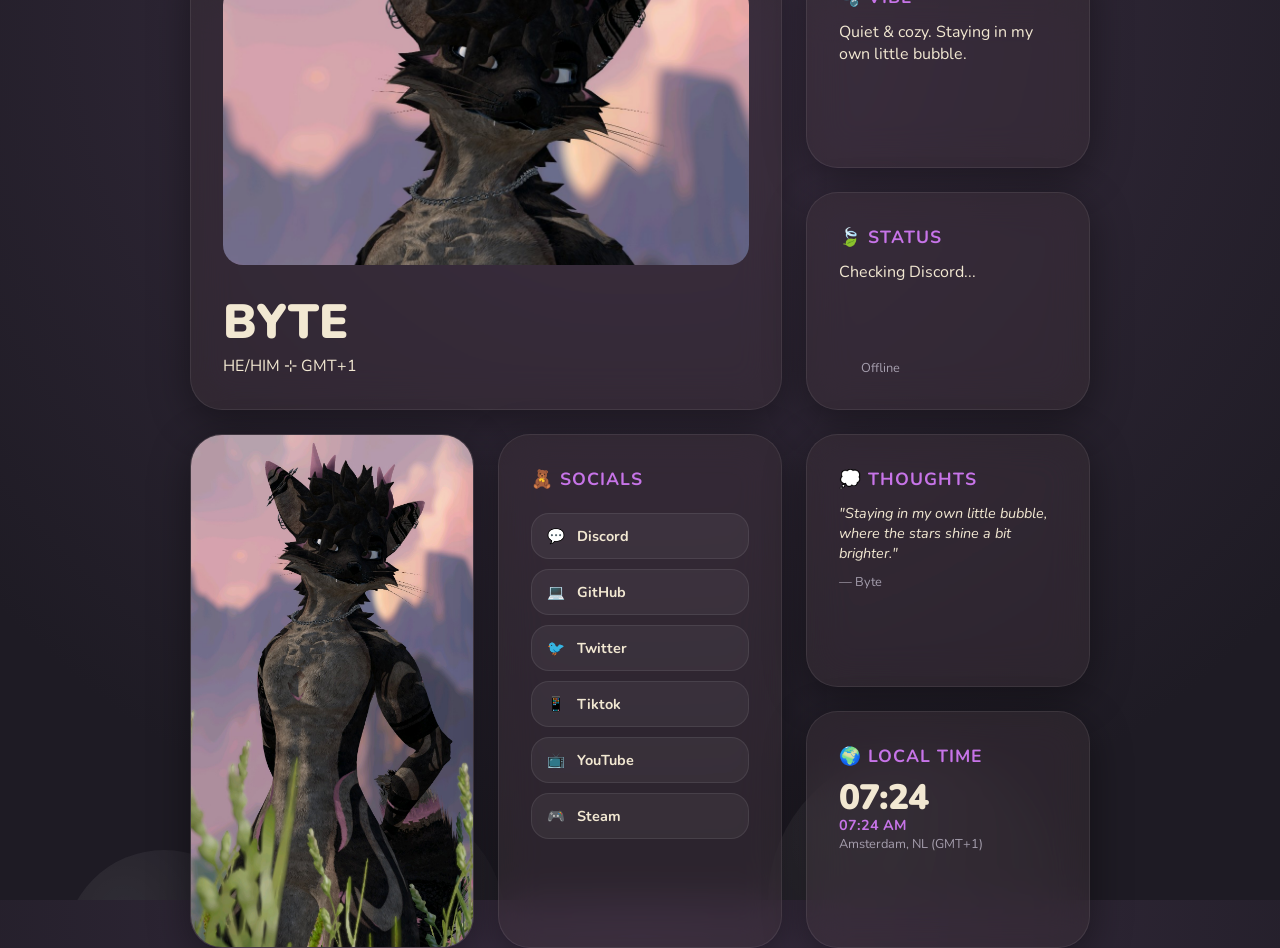
==== byte.html @ 97117e0e "Rename index.html to byte.html" ====
<!DOCTYPE html>
<html lang="en">
<head>
    <meta charset="UTF-8">
    <meta name="viewport" content="width=device-width, initial-scale=1.0">
    <title>Byte ⊹ Bubble</title>
    <link href="https://fonts.googleapis.com/css2?family=Nunito:wght@400;700;900&display=swap" rel="stylesheet">
    <link rel="stylesheet" href="styles.css">
</head>
<body>
    <div class="bubble-container">
        <div class="bubble"></div>
        <div class="bubble"></div>
        <div class="bubble"></div>
        <div class="bubble"></div>
    </div>

    <main class="bento-grid">
        <article class="bento-box profile-box glass">
            <img src="./assets/images/byte-sunset.jpg" alt="Byte" class="profile-img">
            <div class="profile-text">
                <h1>BYTE</h1>
                <p class="pronouns">HE/HIM ⊹ GMT+1</p>
            </div>
        </article>

        <article class="bento-box bio-box glass">
            <h2>🫧 Vibe</h2>
            <p>Quiet & cozy. Staying in my own little bubble.</p>
        </article>

        <article class="bento-box status-box glass">
            <h2>🍃 Status</h2>
            <p id="discord-status-text">Checking Discord...</p>
            <div class="status-row">
                <div class="status-indicator" id="status-dot"></div>
                <span id="status-label" class="subtext">Offline</span>
            </div>
        </article>

        <article class="bento-box gallery-box glass">
            <img src="./assets/images/byte-dark.jpg" alt="Gallery" class="gallery-img" id="gallery-target">
        </article>

        <article class="bento-box socials-box glass">
            <h2>🧸 Socials</h2>
            <div class="link-buttons">
                <a href="#" class="social-btn"><span class="icon">💬</span> Discord</a>
                <a href="#" class="social-btn"><span class="icon">💻</span> GitHub</a>
                <a href="#" class="social-btn"><span class="icon">🐦</span> Twitter</a>
                <a href="#" class="social-btn"><span class="icon">📱</span> Tiktok</a> <a href="#" class="social-btn"><span class="icon">📺</span> YouTube</a>
                <a href="#" class="social-btn"><span class="icon">🎮</span> Steam</a>
            </div>
        </article>

        <article class="bento-box quotes-box glass">
            <h2>💭 Thoughts</h2>
            <p class="quote-text" id="quote-target">"Staying in my own little bubble, where the stars shine a bit brighter."</p>
            <p class="subtext">— Byte</p>
        </article>

        <article class="bento-box extra-box glass">
            <h2>🌍 Local Time</h2>
            <div class="time-container">
                <div class="main-time" id="clock-24">00:00</div>
                <div class="sub-time" id="clock-12">00:00 AM</div>
            </div>
            <p class="subtext">Amsterdam, NL (GMT+1)</p>
        </article>
    </main>

    <script src="script.js"></script>
</body>
</html>
---- styles.css ----
:root {
    --bg-color: #1E1B24;
    --glass-bg: rgba(60, 50, 55, 0.45);
    --glass-border: rgba(255, 255, 255, 0.08);
    --accent-glow: #C774E8;
    --text-primary: #F2E8D2;
    --text-muted: #A59EAD;
}

* { margin: 0; padding: 0; box-sizing: border-box; }

body {
    background-color: var(--bg-color);
    background-image: radial-gradient(circle at 50% 0%, #3a2e42 0%, var(--bg-color) 80%);
    color: var(--text-primary);
    font-family: 'Nunito', sans-serif;
    min-height: 100vh;
    display: flex;
    justify-content: center;
    align-items: center;
    padding: 20px;
    overflow-x: hidden;
}

/* Scroll-fix (Nieuw) */
@media (min-width: 768px) {
    body { overflow: hidden; height: 100vh; }
}
@media (max-width: 767px) {
    body { overflow-y: auto; align-items: flex-start; }
}

/* --- BENTO GRID LOGIC --- */
.bento-grid {
    display: grid;
    gap: 1.5rem;
    width: 100%;
    max-width: 900px;
    z-index: 10;
    grid-template-columns: 1fr;
}

.gallery-box {
    padding: 0 !important; /* Haalt de padding weg zodat de foto de rand raakt */
    overflow: hidden;      /* Zorgt dat de foto binnen de ronde hoeken blijft */
    display: flex;         /* Verwijdert witruimte onder de afbeelding */
}

@media (min-width: 768px) {
    .bento-grid {
        grid-template-columns: repeat(3, 1fr);
        grid-template-areas: 
            "profile profile bio"
            "profile profile status"
            "gallery socials quotes"
            "gallery socials extra";
    }
    .profile-box { grid-area: profile; }
    .bio-box { grid-area: bio; }
    .status-box { grid-area: status; }
    .gallery-box { grid-area: gallery; grid-row: span 2; }
    .socials-box { grid-area: socials; grid-row: span 2; }
    .quotes-box { grid-area: quotes; }
    .extra-box { grid-area: extra; }
}

/* --- GLASS STYLE --- */
.glass {
    background: var(--glass-bg);
    border-radius: 32px;
    padding: 2rem;
    backdrop-filter: blur(20px) saturate(140%);
    -webkit-backdrop-filter: blur(20px) saturate(140%);
    border: 1px solid var(--glass-border);
    box-shadow: 0 10px 40px rgba(0,0,0,0.4);
    transition: all 0.4s cubic-bezier(0.175, 0.885, 0.32, 1.275);
    display: flex;
    flex-direction: column;
}

.glass:hover {
    transform: scale(1.02);
    border-color: var(--accent-glow);
    box-shadow: 0 0 25px rgba(199, 116, 232, 0.2);
}

/* --- IMAGES & TRANSITIONS --- */
.profile-img { 
    height: 280px; width: 100%; border-radius: 20px; 
    object-fit: cover; object-position: center 20%; margin-bottom: 1.5rem;
}
.gallery-img { 
    height: 100%; 
    width: 100%; 
    object-fit: cover; 
    border-radius: 0;      /* We gebruiken de border-radius van de box zelf nu */
    min-height: 300px; 
    transition: opacity 0.5s ease;
    transform: scale(1.01); /* Een piepkleine zoom om dat witte lijntje te overlappen */
}

/* TYPOGRAPHY */
h1 { font-size: 3rem; font-weight: 900; }
h2 { font-size: 1.1rem; color: var(--accent-glow); margin-bottom: 12px; text-transform: uppercase; letter-spacing: 1px; }
.subtext { color: var(--text-muted); font-size: 0.8rem; }

/* --- STATUS & FADE --- */
#discord-status-text { transition: opacity 0.4s ease; margin-bottom: 5px; min-height: 1.2em; }
.status-row { display: flex; align-items: center; gap: 10px; margin-top: auto; }
.status-indicator { width: 12px; height: 12px; border-radius: 50%; animation: pulse-glow 2s infinite; }

.main-time { font-size: 2.2rem; font-weight: 900; letter-spacing: -1px; line-height: 1; }
.main-time span { animation: blink 2s infinite; }
.sub-time { font-size: 0.9rem; color: var(--accent-glow); font-weight: 700; text-transform: uppercase; }

/* FADE CLASSES VOOR JS */
.fade-out { opacity: 0; }
.fade-in { opacity: 1; }

@keyframes blink { 0%, 100% { opacity: 1; } 50% { opacity: 0.3; } }
@keyframes pulse-glow { 0%, 100% { transform: scale(1); opacity: 1; } 50% { transform: scale(1.2); opacity: 0.7; } }

/* --- SOCIALS --- */
.link-buttons { display: flex; flex-direction: column; gap: 10px; margin-top: 10px; }
.social-btn {
    display: flex; align-items: center; gap: 12px; background: rgba(255,255,255,0.05);
    color: var(--text-primary); text-decoration: none; padding: 12px 15px; border-radius: 18px;
    font-weight: 700; font-size: 0.9rem; border: 1px solid var(--glass-border); transition: 0.3s;
}
.social-btn:hover { background: rgba(199, 116, 232, 0.15); border-color: var(--accent-glow); transform: translateX(5px); }

/* --- THOUGHTS --- */
.quote-text {
    font-style: italic; font-size: 0.9rem; line-height: 1.4; margin-bottom: 10px;
    transition: opacity 0.5s ease; /* NIEUW: Voor vloeiende wissel */
}

/* --- BUBBLES --- */
.bubble-container { position: fixed; top: 0; left: 0; width: 100%; height: 100%; pointer-events: none; z-index: 0; overflow: hidden; }
.bubble {
    position: absolute; bottom: -150px; border-radius: 50%; 
    background: radial-gradient(circle at 30% 30%, rgba(255,255,255,0.08), transparent);
    animation: floatUp 30s infinite linear;
}
@keyframes floatUp { 0% { transform: translateY(0); opacity: 0; } 10% { opacity: 0.5; } 100% { transform: translateY(-120vh); opacity: 0; } }
.bubble:nth-child(1) { width: 200px; height: 200px; left: 5%; }
.bubble:nth-child(2) { width: 300px; height: 300px; left: 60%; animation-delay: 5s; }
.bubble:nth-child(3) { width: 150px; height: 150px; left: 80%; animation-delay: 12s; }
.bubble:nth-child(4) { width: 250px; height: 250px; left: 20%; animation-delay: 18s; }

.status-box.is-listening {
    cursor: pointer;
}

.status-box.is-listening:active {
    transform: scale(0.98); /* Kleine "klik" animatie */
}
/* Schakel selecteren en slepen uit voor de hele site */
html, body {
    -webkit-user-select: none; /* Safari */
    -ms-user-select: none;     /* IE 10 en Edge */
    user-select: none;         /* Standaard (Chrome, Firefox, etc.) */
}

/* Zorg dat afbeeldingen niet gesleept kunnen worden */
img {
    -webkit-user-drag: none;
    user-drag: none;
    pointer-events: none; /* Dit voorkomt ook dat mensen rechtsklikken om op te slaan */
}

/* OPTIONEEL: Wil je dat bepaalde tekst (zoals je Discord naam of links) WEL kopieerbaar blijft? */
/* Voeg dan de class 'selectable' toe aan die elementen in HTML en gebruik dit: */
.selectable {
    -webkit-user-select: text;
    user-select: text;
    pointer-events: auto;
}
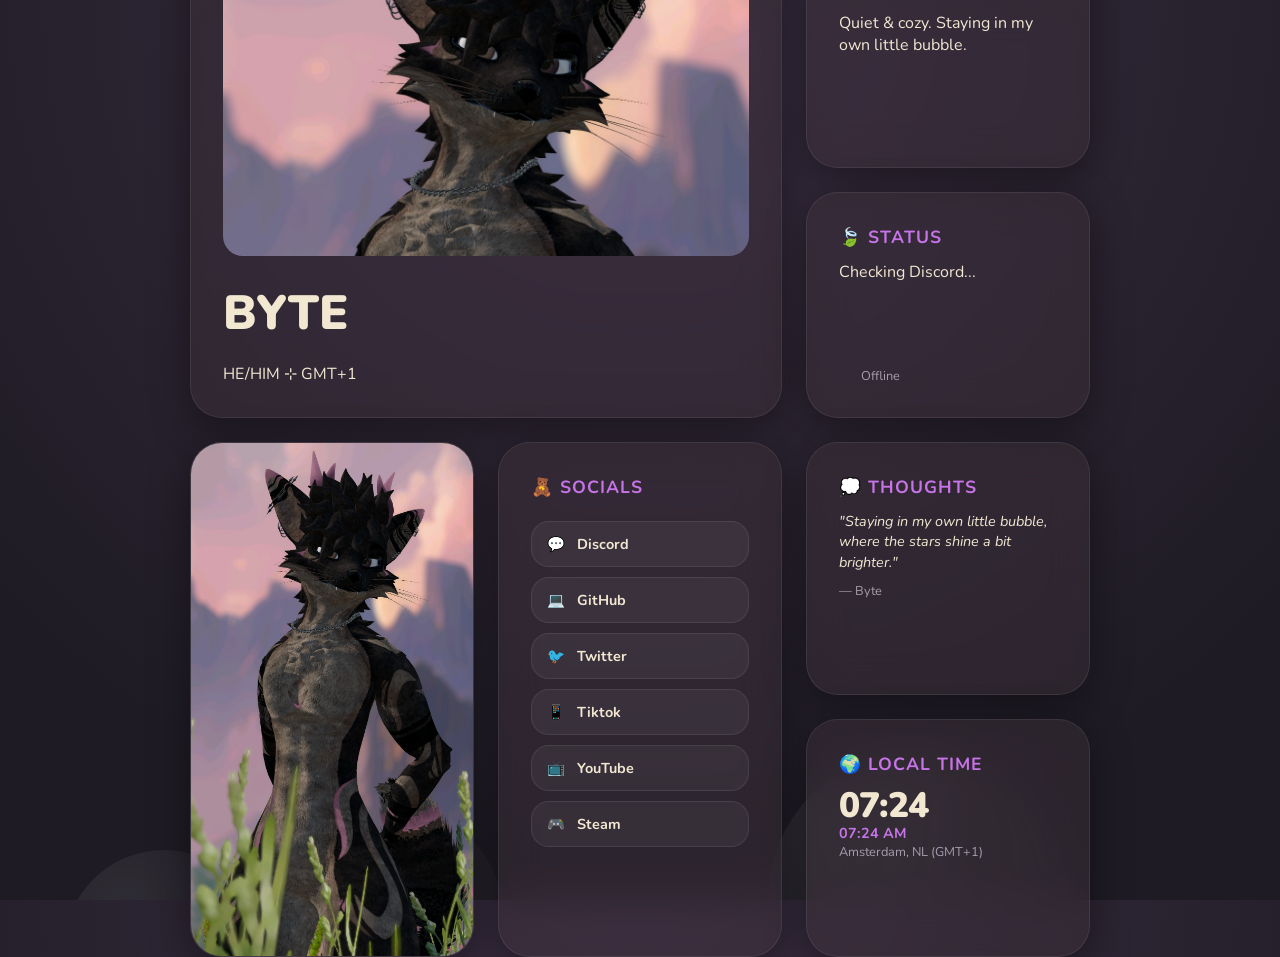
==== commit 6df6aac3: "Update byte.html" ====
--- a/byte.html
+++ b/byte.html
@@ -6,29 +6,38 @@
     <title>Byte ⊹ Bubble</title>
     <link href="https://fonts.googleapis.com/css2?family=Nunito:wght@400;700;900&display=swap" rel="stylesheet">
     <link rel="stylesheet" href="styles.css">
+    <style>
+        .profile-name-link { text-decoration: none; color: inherit; display: block; transition: opacity 0.2s; }
+        .profile-name-link:hover { opacity: 0.75; }
+        .home-hint {
+            display: block; font-size: 0.65rem; font-weight: 700;
+            letter-spacing: 2px; color: var(--accent-glow);
+            text-transform: uppercase; margin-top: 2px;
+            opacity: 0; transition: opacity 0.2s;
+        }
+        .profile-name-link:hover .home-hint { opacity: 1; }
+    </style>
 </head>
 <body>
     <div class="bubble-container">
-        <div class="bubble"></div>
-        <div class="bubble"></div>
-        <div class="bubble"></div>
-        <div class="bubble"></div>
+        <div class="bubble"></div><div class="bubble"></div>
+        <div class="bubble"></div><div class="bubble"></div>
     </div>
-
     <main class="bento-grid">
         <article class="bento-box profile-box glass">
             <img src="./assets/images/byte-sunset.jpg" alt="Byte" class="profile-img">
             <div class="profile-text">
-                <h1>BYTE</h1>
+                <a href="./index.html" class="profile-name-link">
+                    <h1>BYTE</h1>
+                    <span class="home-hint">← back to switcher</span>
+                </a>
                 <p class="pronouns">HE/HIM ⊹ GMT+1</p>
             </div>
         </article>
-
         <article class="bento-box bio-box glass">
             <h2>🫧 Vibe</h2>
             <p>Quiet & cozy. Staying in my own little bubble.</p>
         </article>
-
         <article class="bento-box status-box glass">
             <h2>🍃 Status</h2>
             <p id="discord-status-text">Checking Discord...</p>
@@ -37,28 +46,25 @@
                 <span id="status-label" class="subtext">Offline</span>
             </div>
         </article>
-
         <article class="bento-box gallery-box glass">
             <img src="./assets/images/byte-dark.jpg" alt="Gallery" class="gallery-img" id="gallery-target">
         </article>
-
         <article class="bento-box socials-box glass">
             <h2>🧸 Socials</h2>
             <div class="link-buttons">
                 <a href="#" class="social-btn"><span class="icon">💬</span> Discord</a>
                 <a href="#" class="social-btn"><span class="icon">💻</span> GitHub</a>
                 <a href="#" class="social-btn"><span class="icon">🐦</span> Twitter</a>
-                <a href="#" class="social-btn"><span class="icon">📱</span> Tiktok</a> <a href="#" class="social-btn"><span class="icon">📺</span> YouTube</a>
+                <a href="#" class="social-btn"><span class="icon">📱</span> Tiktok</a>
+                <a href="#" class="social-btn"><span class="icon">📺</span> YouTube</a>
                 <a href="#" class="social-btn"><span class="icon">🎮</span> Steam</a>
             </div>
         </article>
-
         <article class="bento-box quotes-box glass">
             <h2>💭 Thoughts</h2>
             <p class="quote-text" id="quote-target">"Staying in my own little bubble, where the stars shine a bit brighter."</p>
             <p class="subtext">— Byte</p>
         </article>
-
         <article class="bento-box extra-box glass">
             <h2>🌍 Local Time</h2>
             <div class="time-container">
@@ -68,7 +74,6 @@
             <p class="subtext">Amsterdam, NL (GMT+1)</p>
         </article>
     </main>
-
     <script src="script.js"></script>
 </body>
 </html>
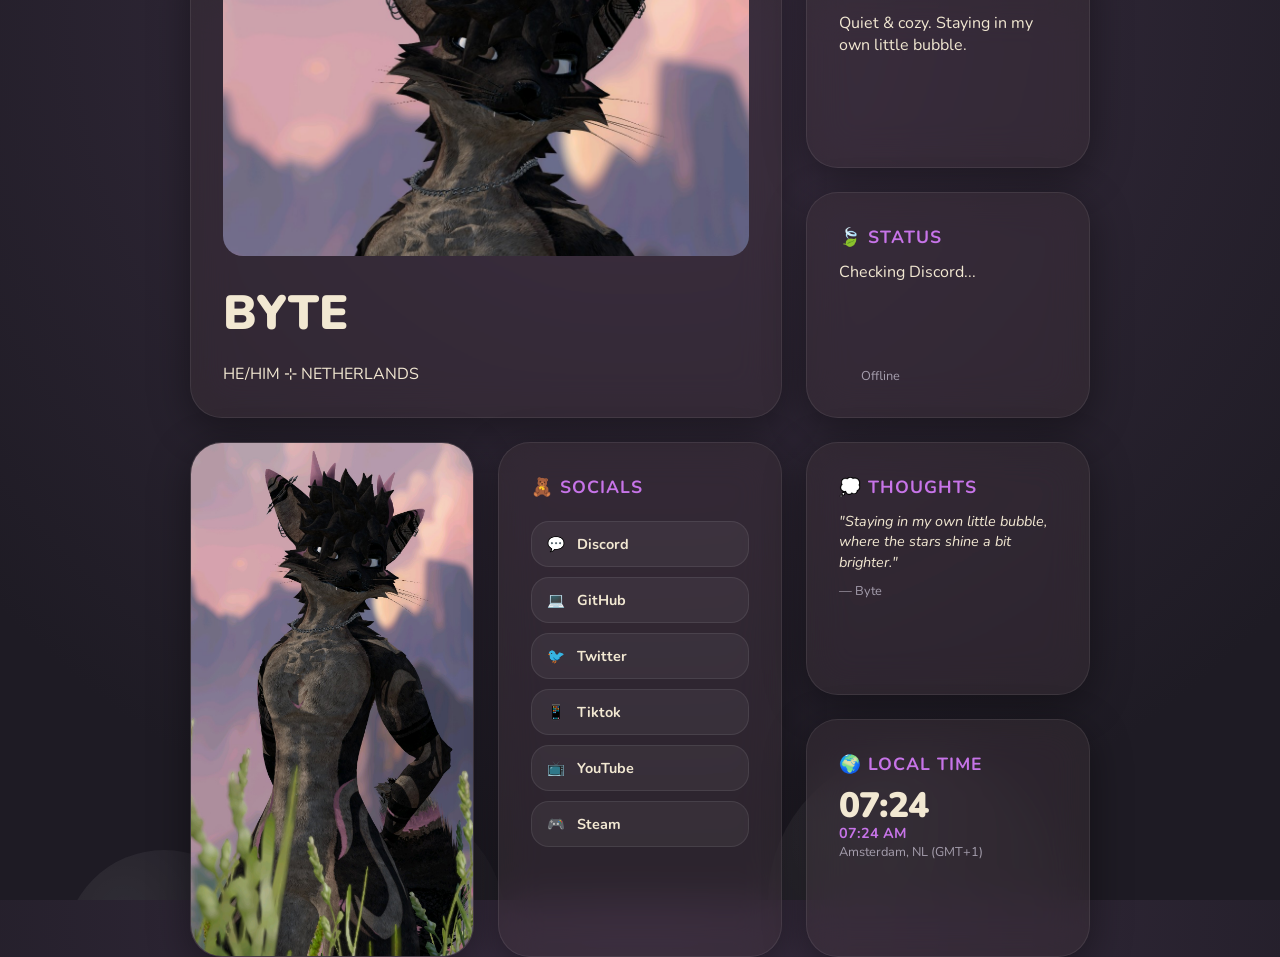
==== commit f5a2a972: "Update byte.html" ====
--- a/byte.html
+++ b/byte.html
@@ -31,7 +31,7 @@
                     <h1>BYTE</h1>
                     <span class="home-hint">← back to switcher</span>
                 </a>
-                <p class="pronouns">HE/HIM ⊹ GMT+1</p>
+                <p class="pronouns">HE/HIM ⊹ NETHERLANDS</p>
             </div>
         </article>
         <article class="bento-box bio-box glass">
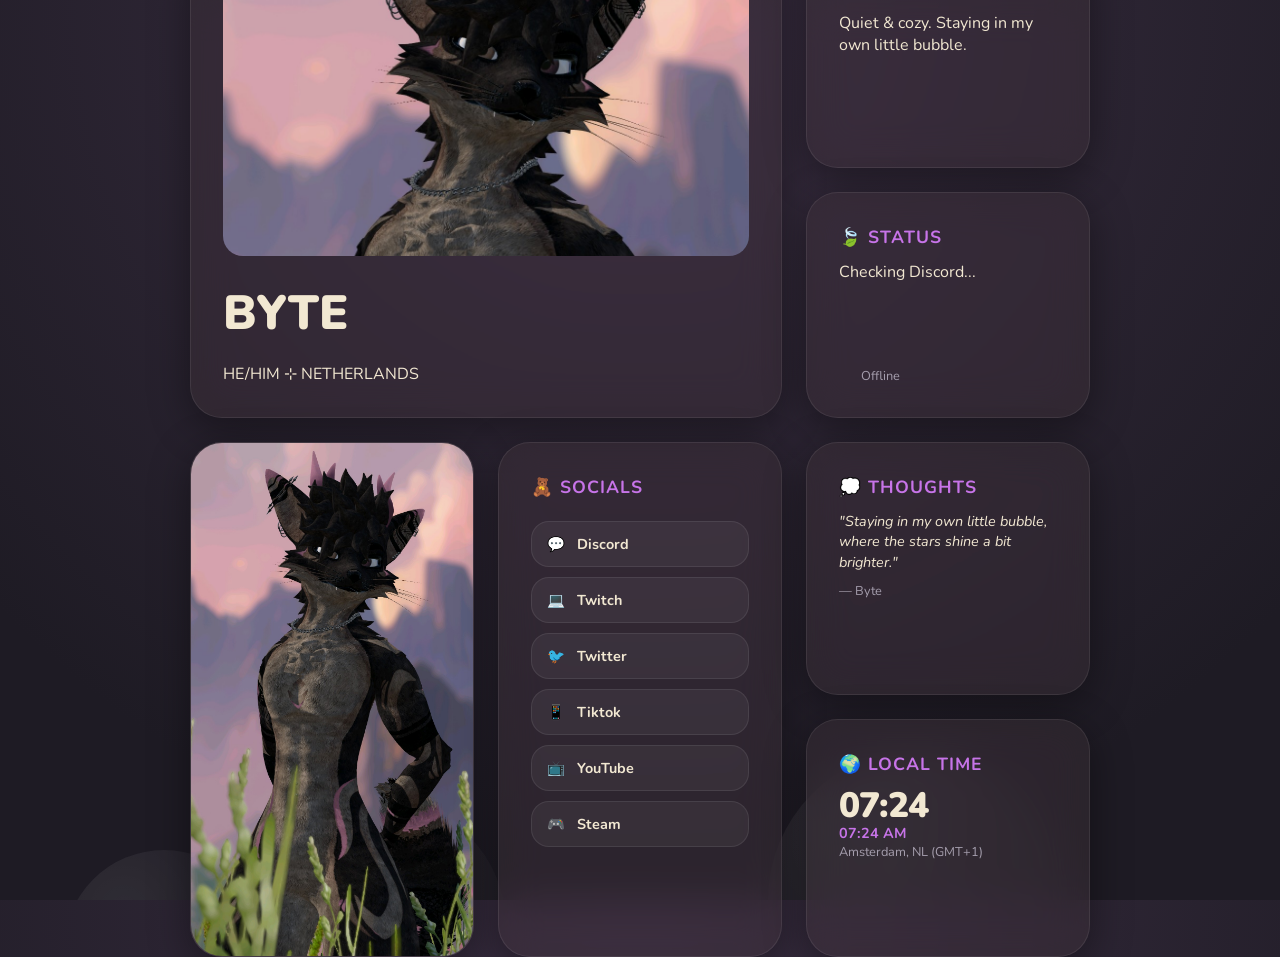
==== commit 200e9873: "Update byte.html" ====
--- a/byte.html
+++ b/byte.html
@@ -52,12 +52,12 @@
         <article class="bento-box socials-box glass">
             <h2>🧸 Socials</h2>
             <div class="link-buttons">
-                <a href="#" class="social-btn"><span class="icon">💬</span> Discord</a>
-                <a href="#" class="social-btn"><span class="icon">💻</span> GitHub</a>
+                <a href="https://discord.com/users/416887610233847820" class="social-btn"><span class="icon">💬</span> Discord</a>
+                <a href="https://www.twitch.tv/furbyte_" class="social-btn"><span class="icon">💻</span> Twitch</a>
                 <a href="#" class="social-btn"><span class="icon">🐦</span> Twitter</a>
-                <a href="#" class="social-btn"><span class="icon">📱</span> Tiktok</a>
-                <a href="#" class="social-btn"><span class="icon">📺</span> YouTube</a>
-                <a href="#" class="social-btn"><span class="icon">🎮</span> Steam</a>
+                <a href="https://www.tiktok.com/@furbyte_" class="social-btn"><span class="icon">📱</span> Tiktok</a>
+                <a href="https://www.youtube.com/channel/UCoAkvbxKvjOVaRmKcjBM_5g" class="social-btn"><span class="icon">📺</span> YouTube</a>
+                <a href="https://steamcommunity.com/id/FurByte/" class="social-btn"><span class="icon">🎮</span> Steam</a>
             </div>
         </article>
         <article class="bento-box quotes-box glass">
